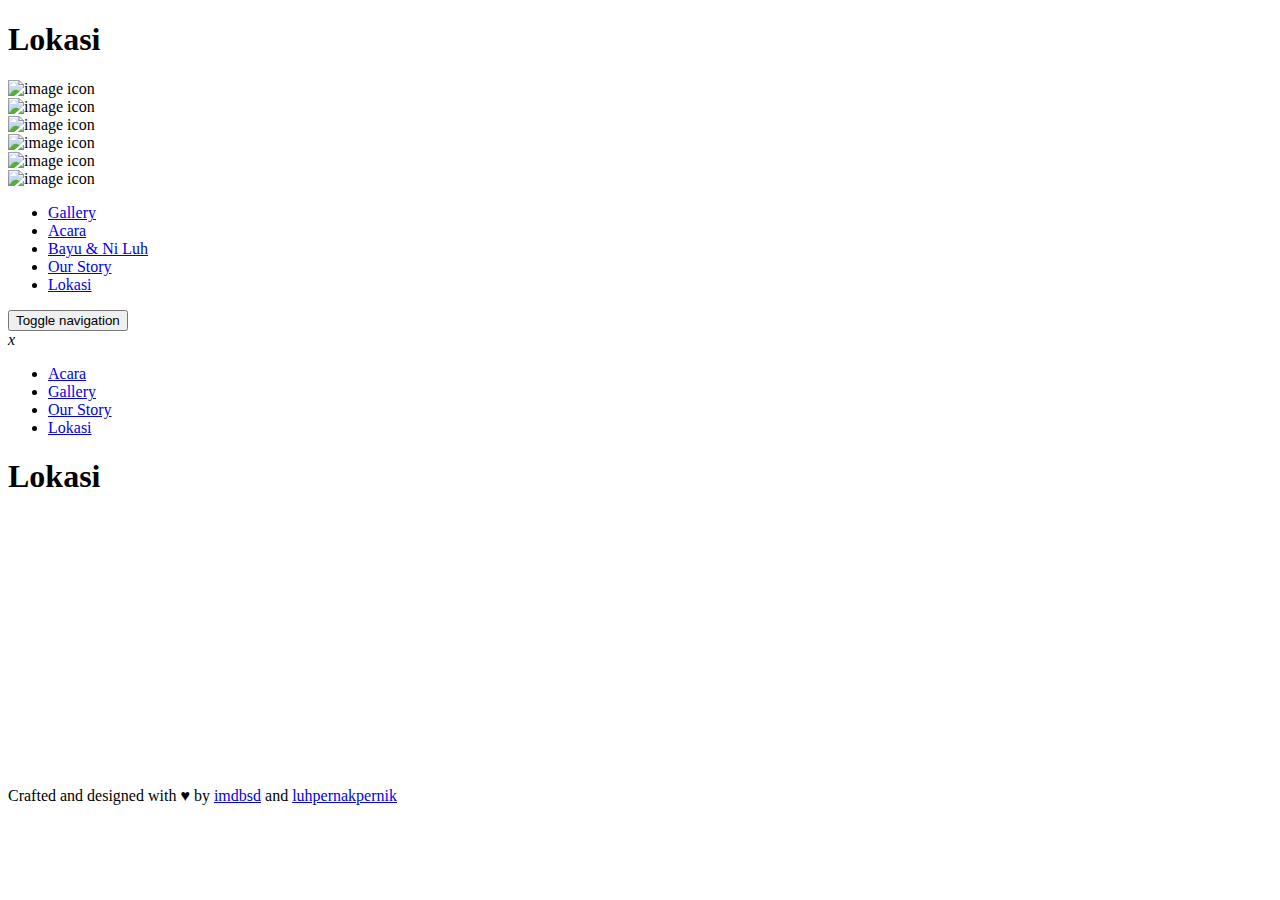
==== acara/index.html @ 332a7785 "add our story and update mepandes image" ====
<!DOCTYPE html>
<html lang="en">
<head>
    <meta charset="UTF-8">
    <meta name="viewport" content="width=device-width, initial-scale=1.0">
    <meta http-equiv="X-UA-Compatible" content="ie=edge">
    <link rel="stylesheet" href="http://localhost/pawiwahanbayuniluh/assets/vendor/bootstrap/css/bootstrap.min.css">
    <link rel="stylesheet" href="http://localhost/pawiwahanbayuniluh/assets/vendor/slick/slick/slick.css">
    <link rel="stylesheet" href="http://localhost/pawiwahanbayuniluh/assets/css/main.css?ver=0.0.25">
    <link rel="stylesheet" href="http://localhost/pawiwahanbayuniluh/assets/css/main.responsive.css?ver=0.0.25">
    <script src="http://localhost/pawiwahanbayuniluh/assets/vendor/jquery/jquery-3.3.1.min.js"></script>    
    <script src="http://localhost/pawiwahanbayuniluh/assets/vendor/slick/slick/slick.min.js"></script>
    <script src="http://localhost/pawiwahanbayuniluh/assets/js/main.js?ver=0.0.25"></script>
    <script src="http://localhost/pawiwahanbayuniluh/assets/vendor/bootstrap/js/bootstrap.min.js"></script>
    <title>Pawiwahan Bayu & Ni Luh - Acara</title>
</head>
<body>
    <section class="slider__main-wrapper">
        <h1 class="slider__main-title">Lokasi</h1>
        <div class="slider__slider-rail">
            <div class="animated-background">
                <img class="loader" src="http://localhost/pawiwahanbayuniluh/assets/images/picture.png" alt="image icon"/>
                <div class="slider__content-image half" style="background-image: url(http://localhost/pawiwahanbayuniluh/assets/images/slideshow/1.jpg);"></div>
            </div>            
            <div class="animated-background">
                <img class="loader" src="http://localhost/pawiwahanbayuniluh/assets/images/picture.png" alt="image icon"/>
                <div class="slider__content-image half" style="background-image: url(http://localhost/pawiwahanbayuniluh/assets/images/slideshow/2.jpg);"></div>
            </div>
            <div class="animated-background">
                <img class="loader" src="http://localhost/pawiwahanbayuniluh/assets/images/picture.png" alt="image icon"/>
                <div class="slider__content-image half" style="background-image: url(http://localhost/pawiwahanbayuniluh/assets/images/slideshow/3.jpg);"></div>
            </div>
            <div class="animated-background">
                <img class="loader" src="http://localhost/pawiwahanbayuniluh/assets/images/picture.png" alt="image icon"/>
                <div class="slider__content-image half" style="background-image: url(http://localhost/pawiwahanbayuniluh/assets/images/slideshow/4.jpg);"></div>
            </div>
            <div class="animated-background">
                <img class="loader" src="http://localhost/pawiwahanbayuniluh/assets/images/picture.png" alt="image icon"/>
                <div class="slider__content-image half" style="background-image: url(http://localhost/pawiwahanbayuniluh/assets/images/slideshow/5.jpg);"></div>
            </div>
            <div class="animated-background">
                <img class="loader" src="http://localhost/pawiwahanbayuniluh/assets/images/picture.png" alt="image icon"/>
                <div class="slider__content-image half" style="background-image: url(http://localhost/pawiwahanbayuniluh/assets/images/slideshow/6.jpg);"></div>
            </div>
        </div>
        <nav class="navbar navbar__navbar-maron" id="main-navbar">
            <div class="container-fluid">
                <ul class="navbar__menu-wrapper">
                    <li>
                        <a href="http://localhost/pawiwahanbayuniluh/gallery">Gallery</a></li>    
                    <li>
                        <a href="http://localhost/pawiwahanbayuniluh/#acara">Acara</a></li>
                    <li class="navbar__main-title">
                        <a href="http://localhost/pawiwahanbayuniluh/">Bayu & Ni Luh</a>
                    </li>
                    <li>
                        <a href="#">Our Story</a></li>                    
                    <li>
                        <a href="http://localhost/pawiwahanbayuniluh/lokasi/">Lokasi</a></li>
                </ul>
                <button type="button" class="navbar-toggle collapsed" data-toggle="collapse" data-target="#bs-example-navbar-collapse-1" aria-expanded="false">
                    <span class="sr-only">Toggle navigation</span>
                    <span class="icon-bar"></span>
                    <span class="icon-bar"></span>
                    <span class="icon-bar"></span>
                </button>
            </div>       
            <div class="navbar__mobile-menu-wrapper" id="mobile-menu">
                <i class="navbar__close-toggler" id="menu-close">x</i>
                <ul class="navbar__mobile-menu">
                    <li>
                        <a class="acara-link" href="http://localhost/pawiwahanbayuniluh/#acara">Acara</a></li>                    
                    <li>
                        <a href="http://localhost/pawiwahanbayuniluh/gallery">Gallery</a></li>
                    <li>
                        <a href="#">Our Story</a></li>                    
                    <li>
                        <a href="http://localhost/pawiwahanbayuniluh/lokasi/">Lokasi</a></li>
                </ul>
            </div>     
        </nav>
    </section>        
    <section class="container">    
            <h1 class="main__title title-margin">Lokasi</h1>                        
            <iframe
                width="100%"
                height="250"
                frameBorder="0"
                src="https://www.google.com/maps/embed/v1/place?key=AIzaSyAnap0F47kZ6eiubEJMexKW4NP2OieEnZE&q=jalan+pintas+siligita+no+27"
                allowFullScreen
            >
            </iframe>
    </section>
    <section class="footer__main-wrapper">
        <div class="container">
            <div class="row">
                <p class="copyright">Crafted and designed with <span>♥</span> by <a href="https://github.com/imdbsd/" target="_blank">imdbsd</a> and <a href="https://www.instagram.com/luhpernakpernik/" target="_blank">luhpernakpernik</a></p>
            </div>
        </div>
    </section>
    <!-- Global site tag (gtag.js) - Google Analytics -->
    <script async src="https://www.googletagmanager.com/gtag/js?id=UA-123561904-1"></script>
    <script>
        window.dataLayer = window.dataLayer || [];
        function gtag(){dataLayer.push(arguments);}
        gtag('js', new Date());

        gtag('config', 'UA-123561904-1');
    </script>
</body>
</html>
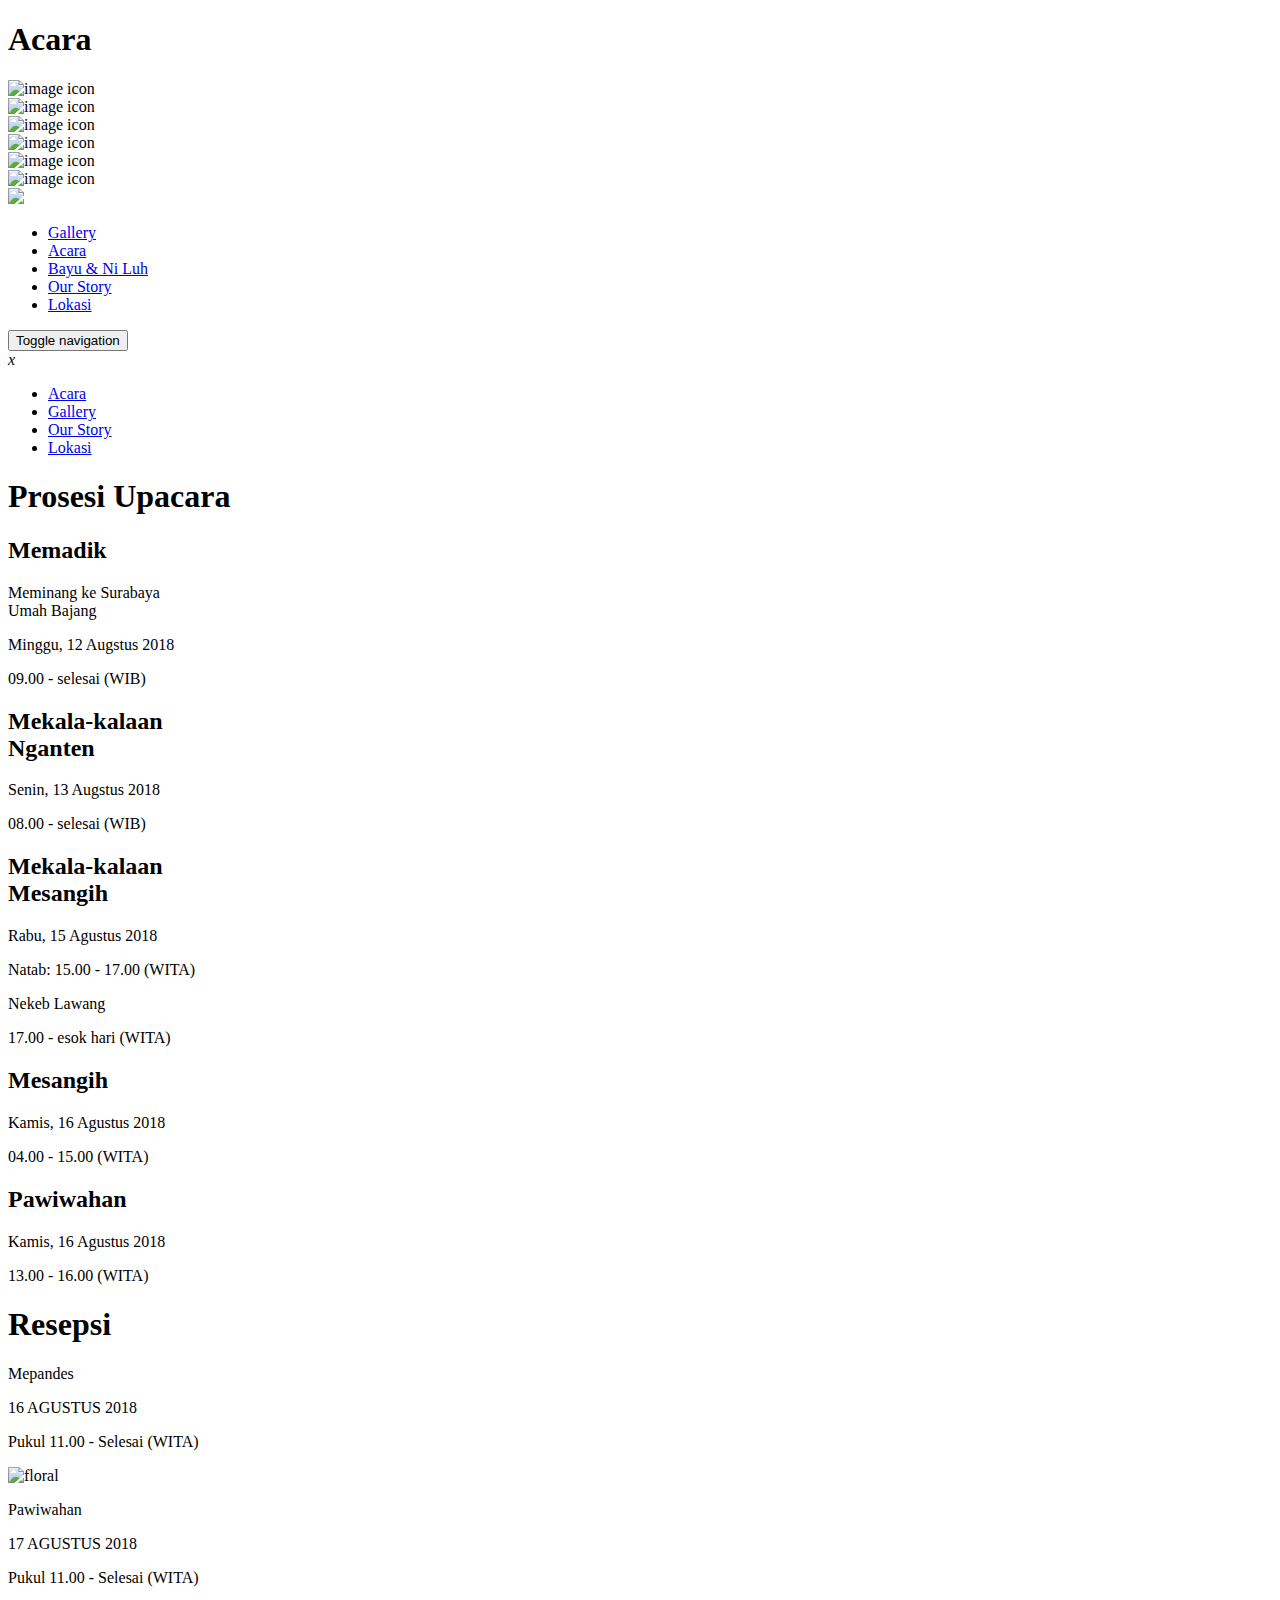
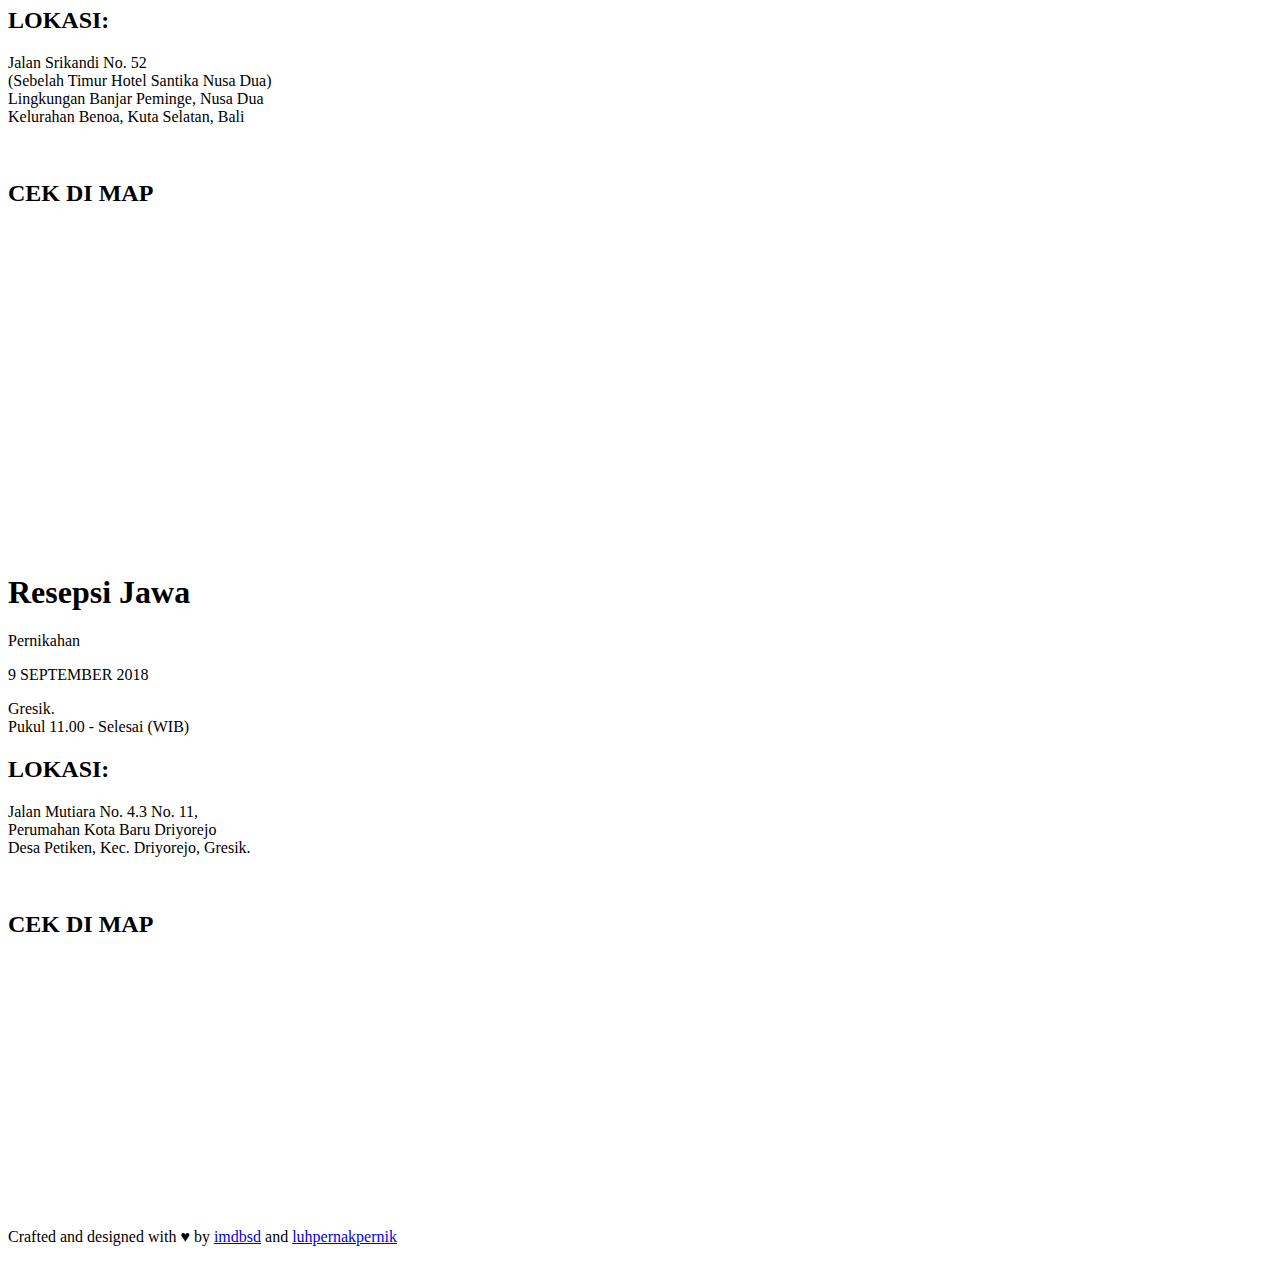
==== commit b39f1465: "polish acara" ====
--- a/acara/index.html
+++ b/acara/index.html
@@ -6,42 +6,47 @@
     <meta http-equiv="X-UA-Compatible" content="ie=edge">
     <link rel="stylesheet" href="http://localhost/pawiwahanbayuniluh/assets/vendor/bootstrap/css/bootstrap.min.css">
     <link rel="stylesheet" href="http://localhost/pawiwahanbayuniluh/assets/vendor/slick/slick/slick.css">
-    <link rel="stylesheet" href="http://localhost/pawiwahanbayuniluh/assets/css/main.css?ver=0.0.25">
-    <link rel="stylesheet" href="http://localhost/pawiwahanbayuniluh/assets/css/main.responsive.css?ver=0.0.25">
+    <link rel="stylesheet" href="http://localhost/pawiwahanbayuniluh/assets/css/main.css?ver=0.0.26">
+    <link rel="stylesheet" href="http://localhost/pawiwahanbayuniluh/assets/css/main.responsive.css?ver=0.0.26">
     <script src="http://localhost/pawiwahanbayuniluh/assets/vendor/jquery/jquery-3.3.1.min.js"></script>    
     <script src="http://localhost/pawiwahanbayuniluh/assets/vendor/slick/slick/slick.min.js"></script>
-    <script src="http://localhost/pawiwahanbayuniluh/assets/js/main.js?ver=0.0.25"></script>
+    <script src="http://localhost/pawiwahanbayuniluh/assets/js/main.js?ver=0.0.26"></script>
     <script src="http://localhost/pawiwahanbayuniluh/assets/vendor/bootstrap/js/bootstrap.min.js"></script>
     <title>Pawiwahan Bayu & Ni Luh - Acara</title>
 </head>
 <body>
     <section class="slider__main-wrapper">
-        <h1 class="slider__main-title">Lokasi</h1>
+        <h1 class="slider__main-title">Acara</h1>
         <div class="slider__slider-rail">
             <div class="animated-background">
                 <img class="loader" src="http://localhost/pawiwahanbayuniluh/assets/images/picture.png" alt="image icon"/>
-                <div class="slider__content-image half" style="background-image: url(http://localhost/pawiwahanbayuniluh/assets/images/slideshow/1.jpg);"></div>
+                <div class="slider__content-image" style="background-image: url(http://localhost/pawiwahanbayuniluh/assets/images/slideshow/1.jpg);"></div>
             </div>            
             <div class="animated-background">
                 <img class="loader" src="http://localhost/pawiwahanbayuniluh/assets/images/picture.png" alt="image icon"/>
-                <div class="slider__content-image half" style="background-image: url(http://localhost/pawiwahanbayuniluh/assets/images/slideshow/2.jpg);"></div>
-            </div>
-            <div class="animated-background">
-                <img class="loader" src="http://localhost/pawiwahanbayuniluh/assets/images/picture.png" alt="image icon"/>
-                <div class="slider__content-image half" style="background-image: url(http://localhost/pawiwahanbayuniluh/assets/images/slideshow/3.jpg);"></div>
-            </div>
-            <div class="animated-background">
-                <img class="loader" src="http://localhost/pawiwahanbayuniluh/assets/images/picture.png" alt="image icon"/>
-                <div class="slider__content-image half" style="background-image: url(http://localhost/pawiwahanbayuniluh/assets/images/slideshow/4.jpg);"></div>
-            </div>
-            <div class="animated-background">
-                <img class="loader" src="http://localhost/pawiwahanbayuniluh/assets/images/picture.png" alt="image icon"/>
-                <div class="slider__content-image half" style="background-image: url(http://localhost/pawiwahanbayuniluh/assets/images/slideshow/5.jpg);"></div>
-            </div>
-            <div class="animated-background">
-                <img class="loader" src="http://localhost/pawiwahanbayuniluh/assets/images/picture.png" alt="image icon"/>
-                <div class="slider__content-image half" style="background-image: url(http://localhost/pawiwahanbayuniluh/assets/images/slideshow/6.jpg);"></div>
-            </div>
+                <div class="slider__content-image" style="background-image: url(http://localhost/pawiwahanbayuniluh/assets/images/slideshow/2.jpg);"></div>
+            </div>
+            <div class="animated-background">
+                <img class="loader" src="http://localhost/pawiwahanbayuniluh/assets/images/picture.png" alt="image icon"/>
+                <div class="slider__content-image" style="background-image: url(http://localhost/pawiwahanbayuniluh/assets/images/slideshow/3.jpg);"></div>
+            </div>
+            <div class="animated-background">
+                <img class="loader" src="http://localhost/pawiwahanbayuniluh/assets/images/picture.png" alt="image icon"/>
+                <div class="slider__content-image" style="background-image: url(http://localhost/pawiwahanbayuniluh/assets/images/slideshow/4.jpg);"></div>
+            </div>
+            <div class="animated-background">
+                <img class="loader" src="http://localhost/pawiwahanbayuniluh/assets/images/picture.png" alt="image icon"/>
+                <div class="slider__content-image" style="background-image: url(http://localhost/pawiwahanbayuniluh/assets/images/slideshow/5.jpg);"></div>
+            </div>
+            <div class="animated-background">
+                <img class="loader" src="http://localhost/pawiwahanbayuniluh/assets/images/picture.png" alt="image icon"/>
+                <div class="slider__content-image" style="background-image: url(http://localhost/pawiwahanbayuniluh/assets/images/slideshow/6.jpg);"></div>
+            </div>
+        </div>
+        <div class="slider__slide-down-wrapper">
+            <i class="slider__slide-down-arrow">
+                <img src="http://localhost/pawiwahanbayuniluh/assets/images/down-arrow.png"/>
+            </i>
         </div>
         <nav class="navbar navbar__navbar-maron" id="main-navbar">
             <div class="container-fluid">
@@ -49,12 +54,12 @@
                     <li>
                         <a href="http://localhost/pawiwahanbayuniluh/gallery">Gallery</a></li>    
                     <li>
-                        <a href="http://localhost/pawiwahanbayuniluh/#acara">Acara</a></li>
+                        <a href="http://localhost/pawiwahanbayuniluh/acara">Acara</a></li>
                     <li class="navbar__main-title">
                         <a href="http://localhost/pawiwahanbayuniluh/">Bayu & Ni Luh</a>
                     </li>
                     <li>
-                        <a href="#">Our Story</a></li>                    
+                        <a href="http://localhost/pawiwahanbayuniluh/our-story/">Our Story</a></li>                    
                     <li>
                         <a href="http://localhost/pawiwahanbayuniluh/lokasi/">Lokasi</a></li>
                 </ul>
@@ -69,11 +74,11 @@
                 <i class="navbar__close-toggler" id="menu-close">x</i>
                 <ul class="navbar__mobile-menu">
                     <li>
-                        <a class="acara-link" href="http://localhost/pawiwahanbayuniluh/#acara">Acara</a></li>                    
+                        <a class="acara-link" href="http://localhost/pawiwahanbayuniluh/acara">Acara</a></li>                    
                     <li>
                         <a href="http://localhost/pawiwahanbayuniluh/gallery">Gallery</a></li>
                     <li>
-                        <a href="#">Our Story</a></li>                    
+                        <a href="http://localhost/pawiwahanbayuniluh/our-story/">Our Story</a></li>                    
                     <li>
                         <a href="http://localhost/pawiwahanbayuniluh/lokasi/">Lokasi</a></li>
                 </ul>
@@ -81,16 +86,179 @@
         </nav>
     </section>        
     <section class="container">    
-            <h1 class="main__title title-margin">Lokasi</h1>                        
-            <iframe
-                width="100%"
-                height="250"
-                frameBorder="0"
-                src="https://www.google.com/maps/embed/v1/place?key=AIzaSyAnap0F47kZ6eiubEJMexKW4NP2OieEnZE&q=jalan+pintas+siligita+no+27"
-                allowFullScreen
-            >
-            </iframe>
-    </section>
+        <h1 class="main__title title-margin">Prosesi Upacara</h1>                        
+        <div class="timeline">                
+            <div class="container__timeline left">
+                <div class="content">
+                    <div class="row">
+                        <div class="col-md-6">
+                            <div class="timeline__prosesi-image-wrapper">
+                                <div class="timeline__prosesi-image" style="background-image: url(http://localhost/pawiwahanbayuniluh/assets/images/acara/Ngidih.JPG)"></div>
+                            </div>
+                        </div>
+                        <div class="col-md-6">
+                            <h2 class="timeline__header">Memadik</h2>
+                            <p>Meminang ke Surabaya <br/> Umah Bajang</p>
+                            <p>Minggu, 12 Augstus 2018</p>
+                            <p>09.00 - selesai (WIB)</p>  
+                        </div>                        
+                    </div>                        
+                </div>                    
+            </div>
+            <div class="container__timeline right">
+                <div class="content">
+                    <div class="row">
+                        <div class="col-md-6">
+                            <div class="timeline__prosesi-image-wrapper">
+                                <div class="timeline__prosesi-image" style="background-image: url(http://localhost/pawiwahanbayuniluh/assets/images/acara/mekalakala.jpg)"></div>
+                            </div>
+                        </div>
+                        <div class="col-md-6">
+                            <h2 class="timeline__header">Mekala-kalaan <br /> Nganten</h2>                    
+                            <p>Senin, 13 Augstus 2018</p>
+                            <p>08.00 - selesai (WIB)</p>
+                        </div>                        
+                    </div>                                            
+                </div>
+            </div>
+            <div class="container__timeline left">
+                <div class="content">
+                    <div class="row">
+                        <div class="col-md-6">
+                            <div class="timeline__prosesi-image-wrapper">
+                                <div class="timeline__prosesi-image" style="background-image: url(http://localhost/pawiwahanbayuniluh/assets/images/acara/pintu.jpg)"></div>
+                            </div>
+                        </div>
+                        <div class="col-md-6">
+                            <h2 class="timeline__header">Mekala-kalaan <br /> Mesangih</h2>
+                            <p>Rabu, 15 Agustus 2018</p>
+                            <p>Natab: 15.00 - 17.00 (WITA)</p>
+                            <p>Nekeb Lawang</p>
+                            <p>17.00 - esok hari (WITA)</p>
+                        </div>                        
+                    </div>                                                                
+                </div>
+            </div>
+            <div class="container__timeline right">
+                <div class="content">
+                    <div class="row">
+                        <div class="col-md-6">
+                            <div class="timeline__prosesi-image-wrapper">
+                                <div class="timeline__prosesi-image" style="background-image: url(http://localhost/pawiwahanbayuniluh/assets/images/acara/mepandes.jpg)"></div>
+                            </div>
+                        </div>
+                        <div class="col-md-6">
+                            <h2 class="timeline__header">Mesangih</h2>                    
+                            <p>Kamis, 16 Agustus 2018</p>
+                            <p>04.00 - 15.00 (WITA)</p>
+                        </div>                        
+                    </div>                                                                
+                </div>
+            </div>
+            <div class="container__timeline left">
+                <div class="content">
+                    <div class="row">
+                        <div class="col-md-6">
+                            <div class="timeline__prosesi-image-wrapper">
+                                <div class="timeline__prosesi-image" style="background-image: url(http://localhost/pawiwahanbayuniluh/assets/images/acara/pawiwahana.jpg)"></div>
+                            </div>
+                        </div>
+                        <div class="col-md-6">
+                            <h2 class="timeline__header">Pawiwahan</h2>                    
+                            <p>Kamis, 16 Agustus 2018</p>
+                            <p>13.00 - 16.00 (WITA) </p>
+                        </div>                        
+                    </div>                                                                
+                </div>
+            </div>            
+        </div>
+    </section>
+    <section class="container" id="acara-resepsi-bali">
+        <div class="row">
+            <h1 class="main__title title-margin">Resepsi</h1>                        
+            <div class="col-lg-4 col-md-4 col-sm-12 col-xs-12">
+                <div class="upacara__upacara-wrapper">                    
+                    <p class="upacara__upacara-name">Mepandes</p>
+                    <p class="upacara__upacara-date">16 AGUSTUS 2018</p>
+                    <p class="upacara__upacara-time upacara__upacara-time--bold">Pukul 11.00 - Selesai (WITA)</p>     
+                </div>
+            </div>
+            <div class="col-lg-4 col-md-4 col-sm-12 col-xs-12">                
+                <div class="upacara__bouquet">
+                    <img src="http://localhost/pawiwahanbayuniluh/assets/images/bouquet-1.png" alt="floral" />
+                </div>                
+            </div>
+            <div class="col-lg-4 col-md-4 col-sm-12 col-xs-12">
+                <div class="upacara__upacara-wrapper">                    
+                    <p class="upacara__upacara-name">Pawiwahan</p>
+                    <p class="upacara__upacara-date">17 AGUSTUS 2018</p>
+                    <p class="upacara__upacara-time upacara__upacara-time--bold">Pukul 11.00 - Selesai (WITA)</p>     
+                </div>
+            </div>
+        </div>        
+        <div class="content__wrapper--center">
+            <h2 class="paragraph--bold paragraph--maroon">LOKASI:</h2>
+            <p class="acara__lokasi">
+                Jalan Srikandi No. 52 <br/> 
+                (Sebelah Timur Hotel Santika Nusa Dua) <br/>
+                Lingkungan Banjar Peminge, Nusa Dua <br/>
+                Kelurahan Benoa, Kuta Selatan, Bali
+            </p>
+        </div>        
+    </section>
+    <br/>
+    <div class="content__wrapper--center">
+        <h2 class="paragraph--bold paragraph--maroon">CEK DI MAP</h2>        
+        <iframe
+            width="100%"
+            height="250"
+            frameBorder="0"
+            src="https://www.google.com/maps/embed/v1/place?key=AIzaSyAnap0F47kZ6eiubEJMexKW4NP2OieEnZE&q=jalan+pintas+siligita+no+27"
+            allowFullScreen 
+        >
+        </iframe>
+    </div>    
+    <br/>
+    <br/>
+    <br/>
+    <br/>
+    <section class="container" id="acara-resepsi-jawa">
+        <div class="row">
+            <h1 class="main__title title-margin">Resepsi Jawa</h1>                        
+            <div class="col-lg-6 col-md-6 col-sm-6 col-xs-12">
+                <div class="upacara__upacara-wrapper">                    
+                    <p class="upacara__upacara-name">Pernikahan</p>
+                    <p class="upacara__upacara-date">9 SEPTEMBER 2018</p>
+                    <p class="upacara__upacara-time upacara__upacara-time--bold">
+                        Gresik. <br/>
+                        Pukul 11.00 - Selesai (WIB)
+                    </p>     
+                </div>
+            </div>            
+            <div class="col-lg-6 col-md-6 col-sm-6 col-xs-12">
+                <div class="content__wrapper--left">
+                    <h2 class="paragraph--bold paragraph--maroon">LOKASI:</h2>
+                    <p class="acara__lokasi">
+                        Jalan Mutiara No. 4.3 No. 11, <br/> 
+                        Perumahan Kota Baru Driyorejo <br/>
+                        Desa Petiken, Kec. Driyorejo, Gresik.
+                    </p>
+                </div>        
+            </div>
+        </div>                
+    </section>
+    <br/>
+    <div class="content__wrapper--center">
+        <h2 class="paragraph--bold paragraph--maroon">CEK DI MAP</h2>        
+        <iframe
+            width="100%"
+            height="250"
+            frameBorder="0"
+            src="https://www.google.com/maps/embed/v1/place?key=AIzaSyAnap0F47kZ6eiubEJMexKW4NP2OieEnZE&q=Jl.+Mutiara+No.4,+Mulung,+Driyorejo,+Kabupaten+Gresik,+Jawa+Timur"
+            allowFullScreen 
+        >
+        </iframe>
+    </div>    
     <section class="footer__main-wrapper">
         <div class="container">
             <div class="row">
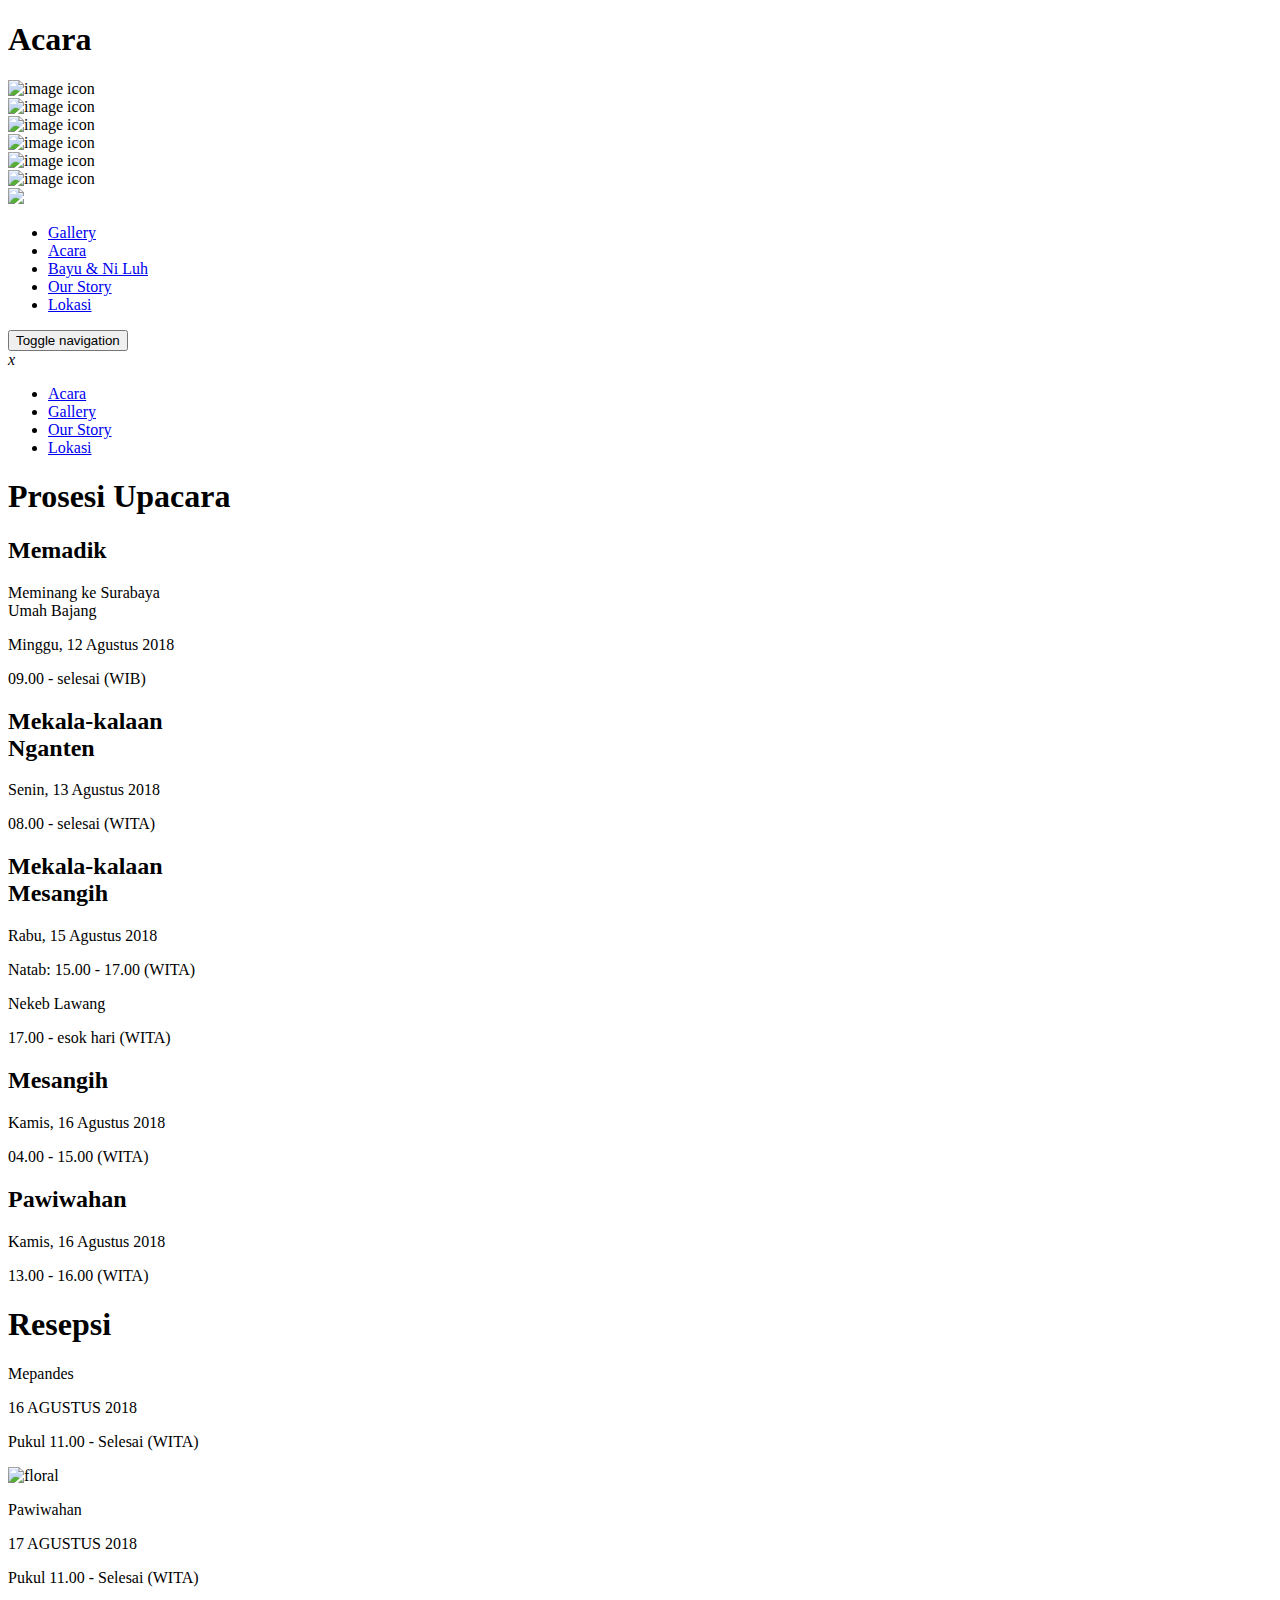
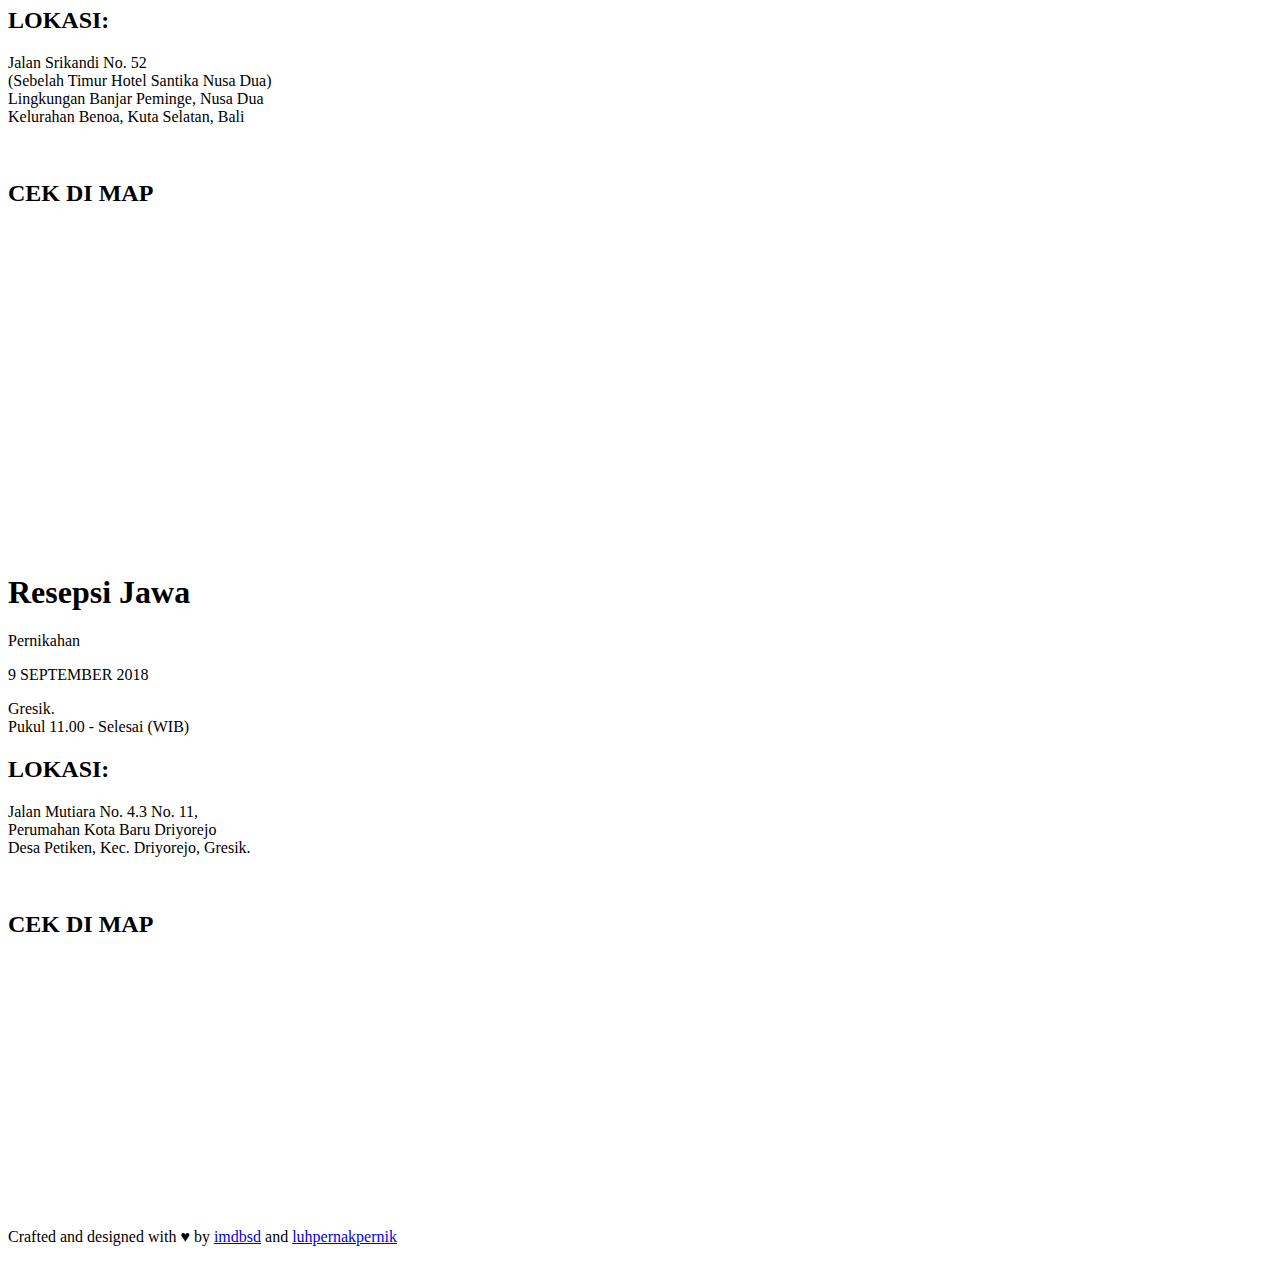
==== commit 49342882: "update typo" ====
--- a/acara/index.html
+++ b/acara/index.html
@@ -6,11 +6,11 @@
     <meta http-equiv="X-UA-Compatible" content="ie=edge">
     <link rel="stylesheet" href="http://localhost/pawiwahanbayuniluh/assets/vendor/bootstrap/css/bootstrap.min.css">
     <link rel="stylesheet" href="http://localhost/pawiwahanbayuniluh/assets/vendor/slick/slick/slick.css">
-    <link rel="stylesheet" href="http://localhost/pawiwahanbayuniluh/assets/css/main.css?ver=0.0.26">
-    <link rel="stylesheet" href="http://localhost/pawiwahanbayuniluh/assets/css/main.responsive.css?ver=0.0.26">
+    <link rel="stylesheet" href="http://localhost/pawiwahanbayuniluh/assets/css/main.css?ver=0.0.27">
+    <link rel="stylesheet" href="http://localhost/pawiwahanbayuniluh/assets/css/main.responsive.css?ver=0.0.27">
     <script src="http://localhost/pawiwahanbayuniluh/assets/vendor/jquery/jquery-3.3.1.min.js"></script>    
     <script src="http://localhost/pawiwahanbayuniluh/assets/vendor/slick/slick/slick.min.js"></script>
-    <script src="http://localhost/pawiwahanbayuniluh/assets/js/main.js?ver=0.0.26"></script>
+    <script src="http://localhost/pawiwahanbayuniluh/assets/js/main.js?ver=0.0.27"></script>
     <script src="http://localhost/pawiwahanbayuniluh/assets/vendor/bootstrap/js/bootstrap.min.js"></script>
     <title>Pawiwahan Bayu & Ni Luh - Acara</title>
 </head>
@@ -99,7 +99,7 @@
                         <div class="col-md-6">
                             <h2 class="timeline__header">Memadik</h2>
                             <p>Meminang ke Surabaya <br/> Umah Bajang</p>
-                            <p>Minggu, 12 Augstus 2018</p>
+                            <p>Minggu, 12 Agustus 2018</p>
                             <p>09.00 - selesai (WIB)</p>  
                         </div>                        
                     </div>                        
@@ -115,8 +115,8 @@
                         </div>
                         <div class="col-md-6">
                             <h2 class="timeline__header">Mekala-kalaan <br /> Nganten</h2>                    
-                            <p>Senin, 13 Augstus 2018</p>
-                            <p>08.00 - selesai (WIB)</p>
+                            <p>Senin, 13 Agustus 2018</p>
+                            <p>08.00 - selesai (WITA)</p>
                         </div>                        
                     </div>                                            
                 </div>
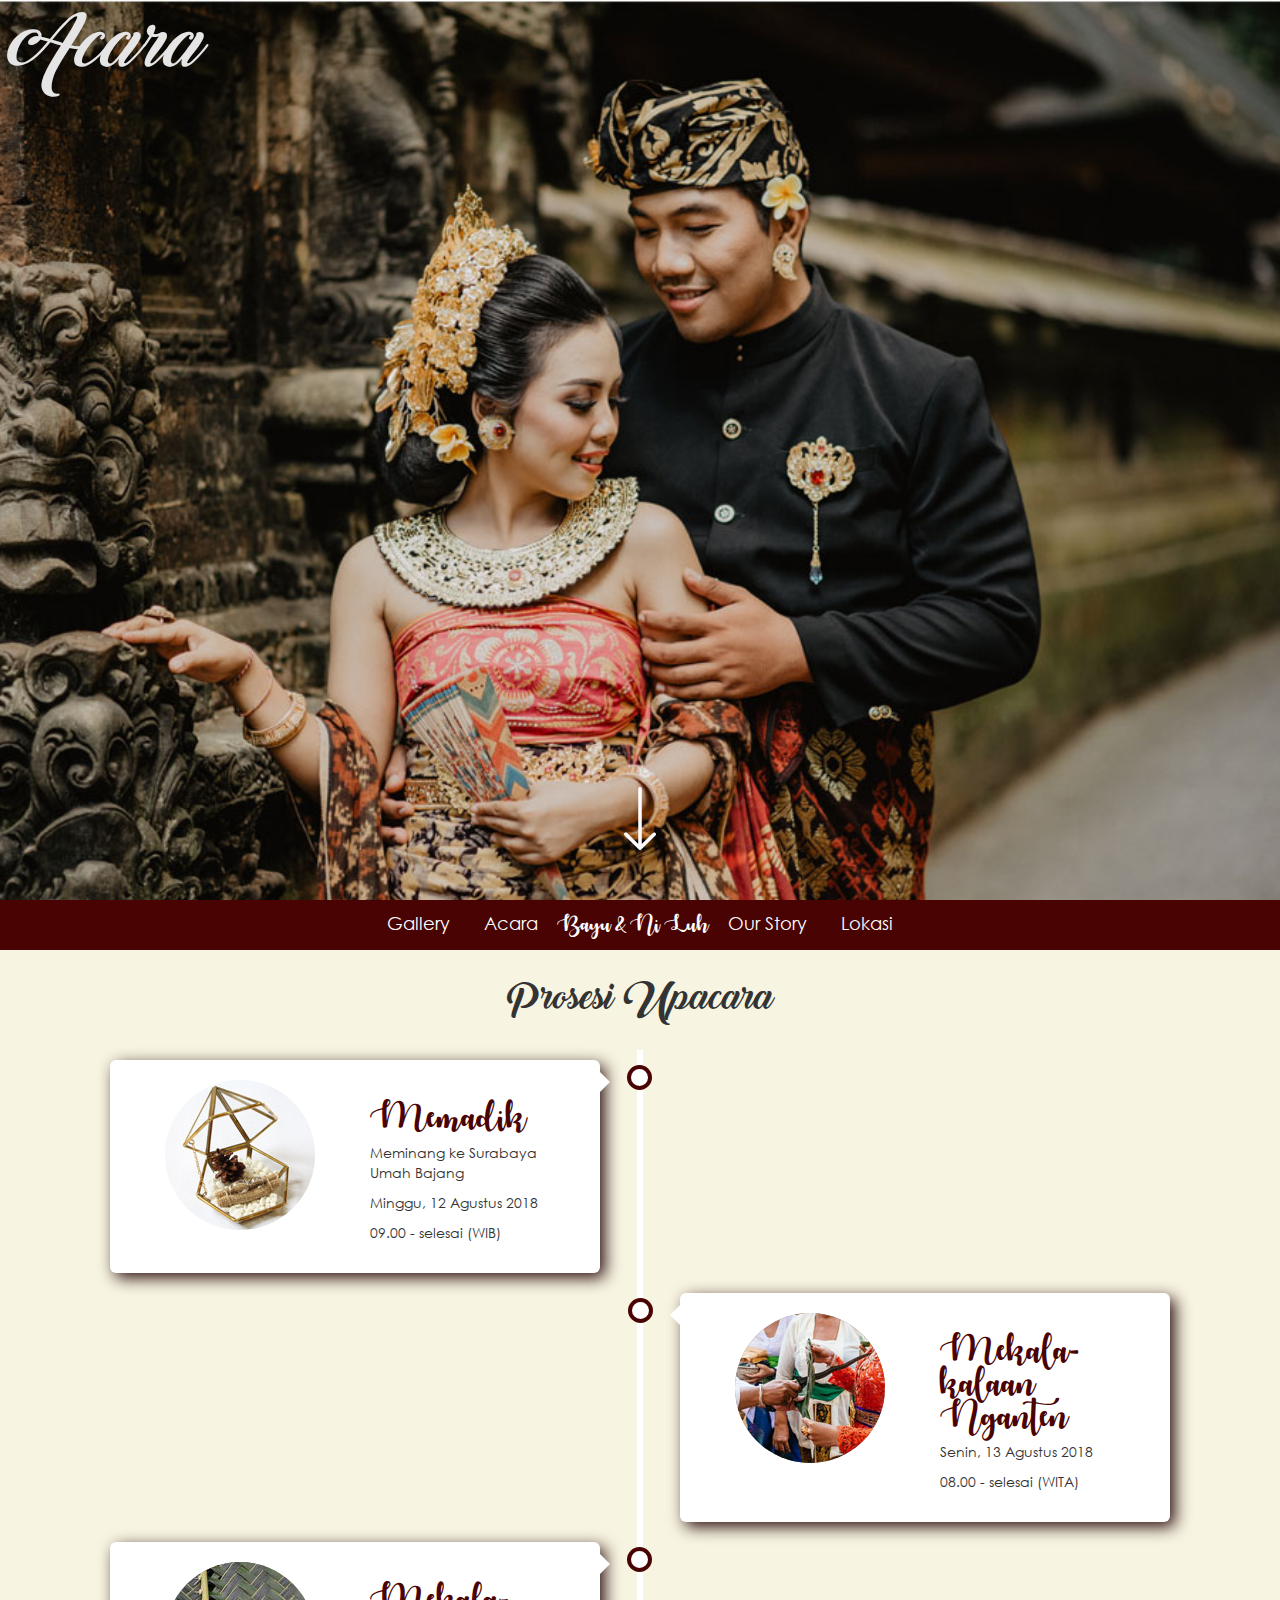
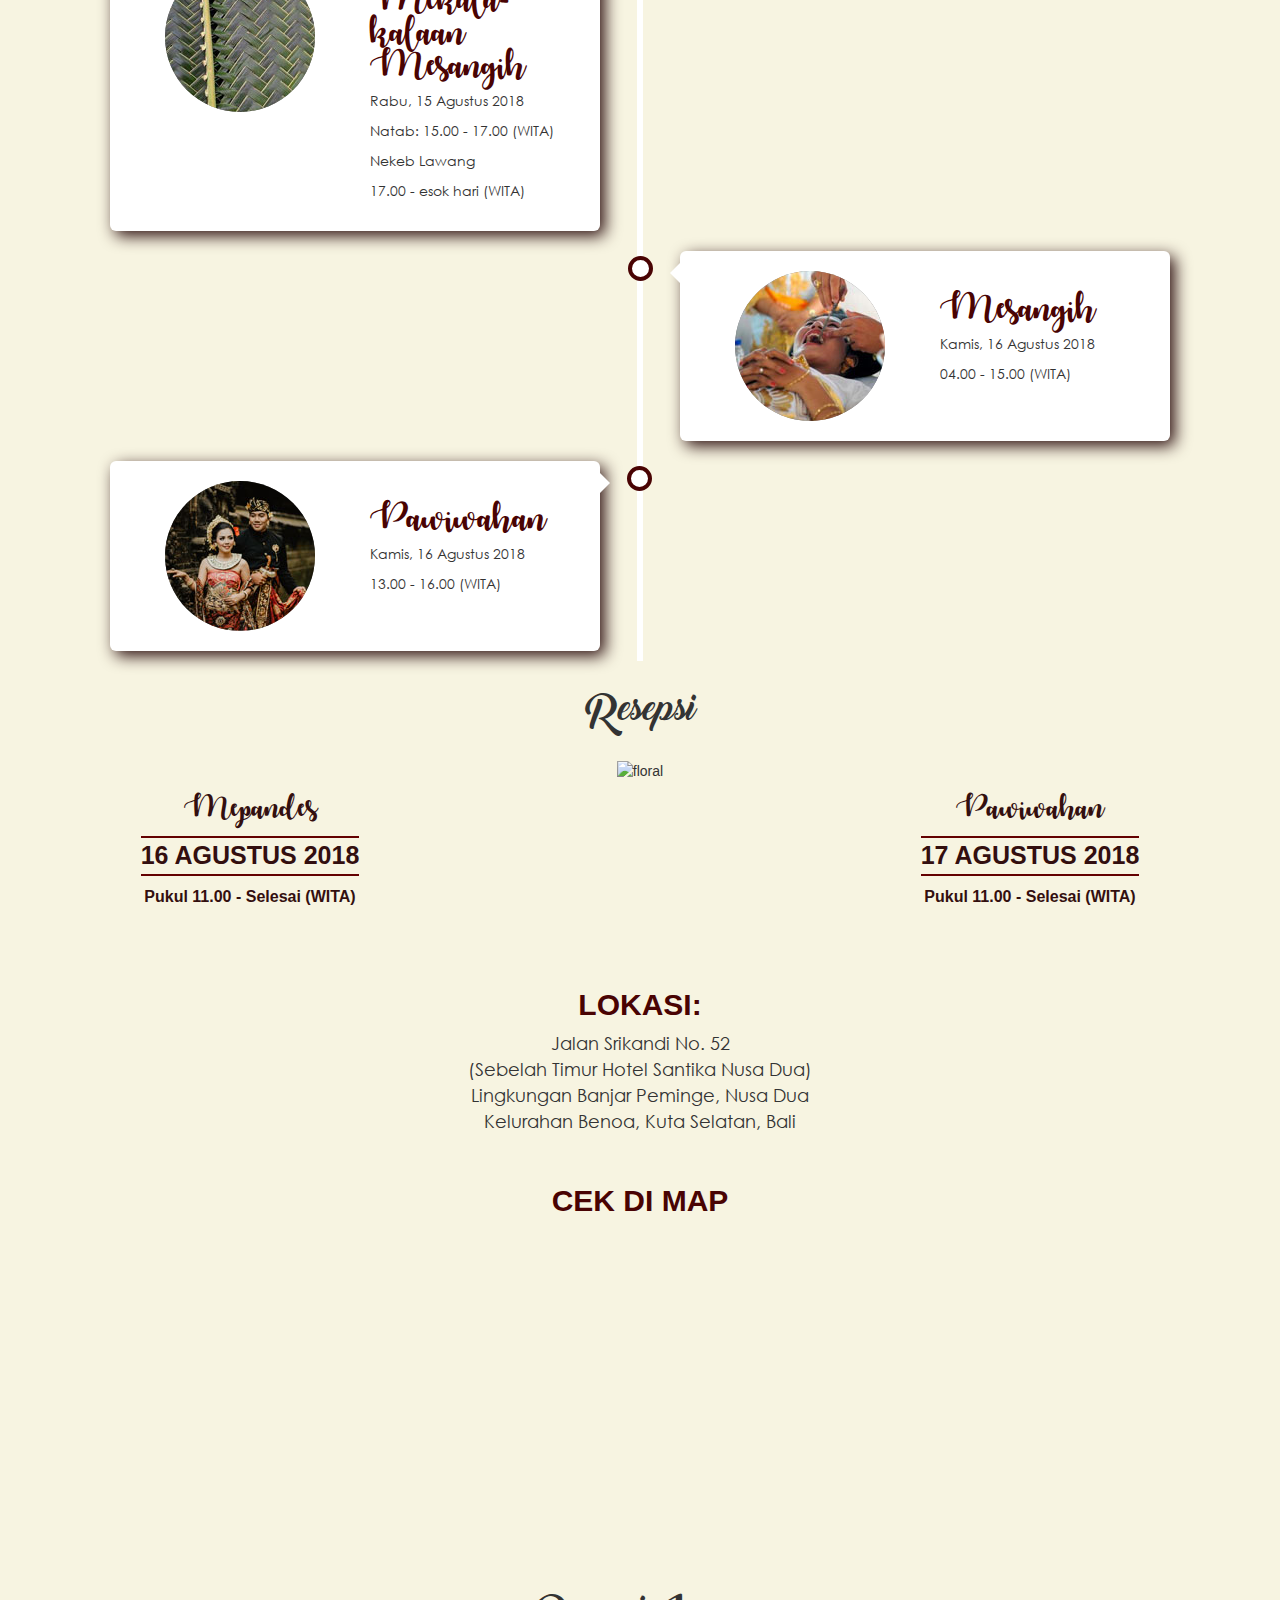
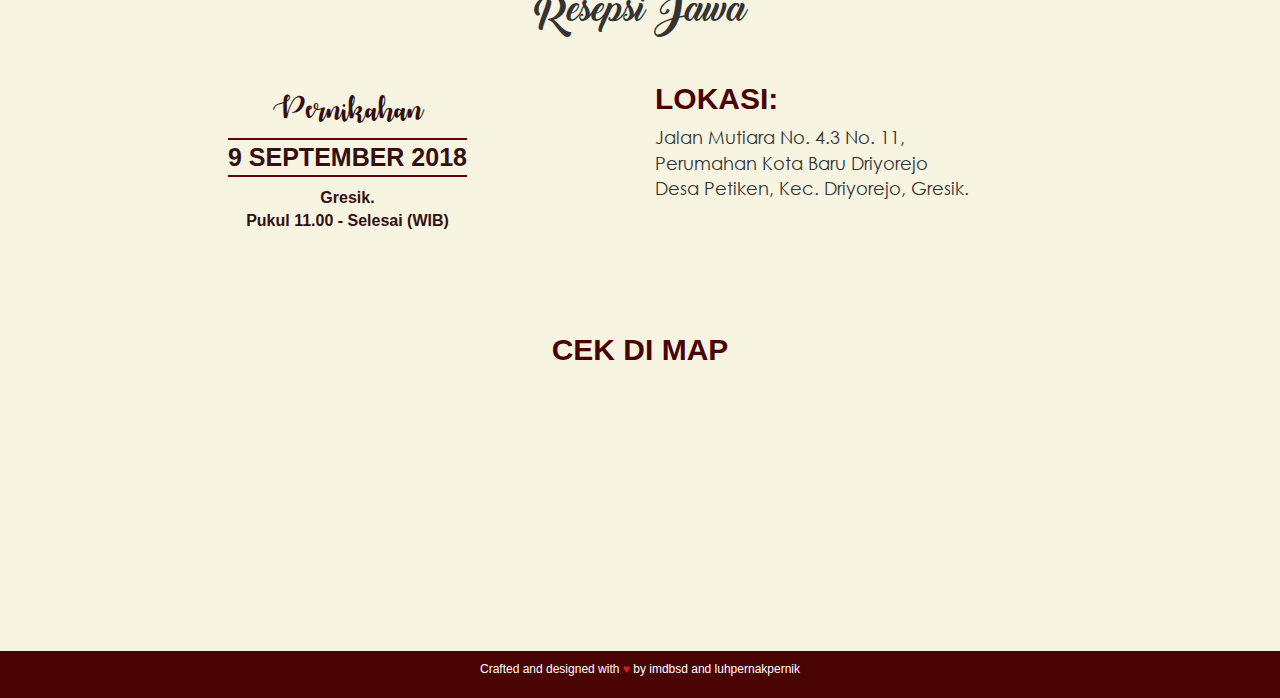
==== commit d588e1df: "Update index.html" ====
--- a/acara/index.html
+++ b/acara/index.html
@@ -4,14 +4,14 @@
     <meta charset="UTF-8">
     <meta name="viewport" content="width=device-width, initial-scale=1.0">
     <meta http-equiv="X-UA-Compatible" content="ie=edge">
-    <link rel="stylesheet" href="http://localhost/pawiwahanbayuniluh/assets/vendor/bootstrap/css/bootstrap.min.css">
-    <link rel="stylesheet" href="http://localhost/pawiwahanbayuniluh/assets/vendor/slick/slick/slick.css">
-    <link rel="stylesheet" href="http://localhost/pawiwahanbayuniluh/assets/css/main.css?ver=0.0.27">
-    <link rel="stylesheet" href="http://localhost/pawiwahanbayuniluh/assets/css/main.responsive.css?ver=0.0.27">
-    <script src="http://localhost/pawiwahanbayuniluh/assets/vendor/jquery/jquery-3.3.1.min.js"></script>    
-    <script src="http://localhost/pawiwahanbayuniluh/assets/vendor/slick/slick/slick.min.js"></script>
-    <script src="http://localhost/pawiwahanbayuniluh/assets/js/main.js?ver=0.0.27"></script>
-    <script src="http://localhost/pawiwahanbayuniluh/assets/vendor/bootstrap/js/bootstrap.min.js"></script>
+    <link rel="stylesheet" href="https://imdbsd.github.io/pawiwahanbayuniluh/assets/vendor/bootstrap/css/bootstrap.min.css">
+    <link rel="stylesheet" href="https://imdbsd.github.io/pawiwahanbayuniluh/assets/vendor/slick/slick/slick.css">
+    <link rel="stylesheet" href="https://imdbsd.github.io/pawiwahanbayuniluh/assets/css/main.css?ver=0.0.27">
+    <link rel="stylesheet" href="https://imdbsd.github.io/pawiwahanbayuniluh/assets/css/main.responsive.css?ver=0.0.27">
+    <script src="https://imdbsd.github.io/pawiwahanbayuniluh/assets/vendor/jquery/jquery-3.3.1.min.js"></script>    
+    <script src="https://imdbsd.github.io/pawiwahanbayuniluh/assets/vendor/slick/slick/slick.min.js"></script>
+    <script src="https://imdbsd.github.io/pawiwahanbayuniluh/assets/js/main.js?ver=0.0.27"></script>
+    <script src="https://imdbsd.github.io/pawiwahanbayuniluh/assets/vendor/bootstrap/js/bootstrap.min.js"></script>
     <title>Pawiwahan Bayu & Ni Luh - Acara</title>
 </head>
 <body>
@@ -19,49 +19,49 @@
         <h1 class="slider__main-title">Acara</h1>
         <div class="slider__slider-rail">
             <div class="animated-background">
-                <img class="loader" src="http://localhost/pawiwahanbayuniluh/assets/images/picture.png" alt="image icon"/>
-                <div class="slider__content-image" style="background-image: url(http://localhost/pawiwahanbayuniluh/assets/images/slideshow/1.jpg);"></div>
+                <img class="loader" src="https://imdbsd.github.io/pawiwahanbayuniluh/assets/images/picture.png" alt="image icon"/>
+                <div class="slider__content-image" style="background-image: url(https://imdbsd.github.io/pawiwahanbayuniluh/assets/images/slideshow/1.jpg);"></div>
             </div>            
             <div class="animated-background">
-                <img class="loader" src="http://localhost/pawiwahanbayuniluh/assets/images/picture.png" alt="image icon"/>
-                <div class="slider__content-image" style="background-image: url(http://localhost/pawiwahanbayuniluh/assets/images/slideshow/2.jpg);"></div>
-            </div>
-            <div class="animated-background">
-                <img class="loader" src="http://localhost/pawiwahanbayuniluh/assets/images/picture.png" alt="image icon"/>
-                <div class="slider__content-image" style="background-image: url(http://localhost/pawiwahanbayuniluh/assets/images/slideshow/3.jpg);"></div>
-            </div>
-            <div class="animated-background">
-                <img class="loader" src="http://localhost/pawiwahanbayuniluh/assets/images/picture.png" alt="image icon"/>
-                <div class="slider__content-image" style="background-image: url(http://localhost/pawiwahanbayuniluh/assets/images/slideshow/4.jpg);"></div>
-            </div>
-            <div class="animated-background">
-                <img class="loader" src="http://localhost/pawiwahanbayuniluh/assets/images/picture.png" alt="image icon"/>
-                <div class="slider__content-image" style="background-image: url(http://localhost/pawiwahanbayuniluh/assets/images/slideshow/5.jpg);"></div>
-            </div>
-            <div class="animated-background">
-                <img class="loader" src="http://localhost/pawiwahanbayuniluh/assets/images/picture.png" alt="image icon"/>
-                <div class="slider__content-image" style="background-image: url(http://localhost/pawiwahanbayuniluh/assets/images/slideshow/6.jpg);"></div>
+                <img class="loader" src="https://imdbsd.github.io/pawiwahanbayuniluh/assets/images/picture.png" alt="image icon"/>
+                <div class="slider__content-image" style="background-image: url(https://imdbsd.github.io/pawiwahanbayuniluh/assets/images/slideshow/2.jpg);"></div>
+            </div>
+            <div class="animated-background">
+                <img class="loader" src="https://imdbsd.github.io/pawiwahanbayuniluh/assets/images/picture.png" alt="image icon"/>
+                <div class="slider__content-image" style="background-image: url(https://imdbsd.github.io/pawiwahanbayuniluh/assets/images/slideshow/3.jpg);"></div>
+            </div>
+            <div class="animated-background">
+                <img class="loader" src="https://imdbsd.github.io/pawiwahanbayuniluh/assets/images/picture.png" alt="image icon"/>
+                <div class="slider__content-image" style="background-image: url(https://imdbsd.github.io/pawiwahanbayuniluh/assets/images/slideshow/4.jpg);"></div>
+            </div>
+            <div class="animated-background">
+                <img class="loader" src="https://imdbsd.github.io/pawiwahanbayuniluh/assets/images/picture.png" alt="image icon"/>
+                <div class="slider__content-image" style="background-image: url(https://imdbsd.github.io/pawiwahanbayuniluh/assets/images/slideshow/5.jpg);"></div>
+            </div>
+            <div class="animated-background">
+                <img class="loader" src="https://imdbsd.github.io/pawiwahanbayuniluh/assets/images/picture.png" alt="image icon"/>
+                <div class="slider__content-image" style="background-image: url(https://imdbsd.github.io/pawiwahanbayuniluh/assets/images/slideshow/6.jpg);"></div>
             </div>
         </div>
         <div class="slider__slide-down-wrapper">
             <i class="slider__slide-down-arrow">
-                <img src="http://localhost/pawiwahanbayuniluh/assets/images/down-arrow.png"/>
+                <img src="https://imdbsd.github.io/pawiwahanbayuniluh/assets/images/down-arrow.png"/>
             </i>
         </div>
         <nav class="navbar navbar__navbar-maron" id="main-navbar">
             <div class="container-fluid">
                 <ul class="navbar__menu-wrapper">
                     <li>
-                        <a href="http://localhost/pawiwahanbayuniluh/gallery">Gallery</a></li>    
-                    <li>
-                        <a href="http://localhost/pawiwahanbayuniluh/acara">Acara</a></li>
+                        <a href="https://imdbsd.github.io/pawiwahanbayuniluh/gallery">Gallery</a></li>    
+                    <li>
+                        <a href="https://imdbsd.github.io/pawiwahanbayuniluh/acara">Acara</a></li>
                     <li class="navbar__main-title">
-                        <a href="http://localhost/pawiwahanbayuniluh/">Bayu & Ni Luh</a>
+                        <a href="https://imdbsd.github.io/pawiwahanbayuniluh/">Bayu & Ni Luh</a>
                     </li>
                     <li>
-                        <a href="http://localhost/pawiwahanbayuniluh/our-story/">Our Story</a></li>                    
-                    <li>
-                        <a href="http://localhost/pawiwahanbayuniluh/lokasi/">Lokasi</a></li>
+                        <a href="https://imdbsd.github.io/pawiwahanbayuniluh/our-story/">Our Story</a></li>                    
+                    <li>
+                        <a href="https://imdbsd.github.io/pawiwahanbayuniluh/lokasi/">Lokasi</a></li>
                 </ul>
                 <button type="button" class="navbar-toggle collapsed" data-toggle="collapse" data-target="#bs-example-navbar-collapse-1" aria-expanded="false">
                     <span class="sr-only">Toggle navigation</span>
@@ -74,13 +74,13 @@
                 <i class="navbar__close-toggler" id="menu-close">x</i>
                 <ul class="navbar__mobile-menu">
                     <li>
-                        <a class="acara-link" href="http://localhost/pawiwahanbayuniluh/acara">Acara</a></li>                    
-                    <li>
-                        <a href="http://localhost/pawiwahanbayuniluh/gallery">Gallery</a></li>
-                    <li>
-                        <a href="http://localhost/pawiwahanbayuniluh/our-story/">Our Story</a></li>                    
-                    <li>
-                        <a href="http://localhost/pawiwahanbayuniluh/lokasi/">Lokasi</a></li>
+                        <a class="acara-link" href="https://imdbsd.github.io/pawiwahanbayuniluh/acara">Acara</a></li>                    
+                    <li>
+                        <a href="https://imdbsd.github.io/pawiwahanbayuniluh/gallery">Gallery</a></li>
+                    <li>
+                        <a href="https://imdbsd.github.io/pawiwahanbayuniluh/our-story/">Our Story</a></li>                    
+                    <li>
+                        <a href="https://imdbsd.github.io/pawiwahanbayuniluh/lokasi/">Lokasi</a></li>
                 </ul>
             </div>     
         </nav>
@@ -93,7 +93,7 @@
                     <div class="row">
                         <div class="col-md-6">
                             <div class="timeline__prosesi-image-wrapper">
-                                <div class="timeline__prosesi-image" style="background-image: url(http://localhost/pawiwahanbayuniluh/assets/images/acara/Ngidih.JPG)"></div>
+                                <div class="timeline__prosesi-image" style="background-image: url(https://imdbsd.github.io/pawiwahanbayuniluh/assets/images/acara/Ngidih.JPG)"></div>
                             </div>
                         </div>
                         <div class="col-md-6">
@@ -110,7 +110,7 @@
                     <div class="row">
                         <div class="col-md-6">
                             <div class="timeline__prosesi-image-wrapper">
-                                <div class="timeline__prosesi-image" style="background-image: url(http://localhost/pawiwahanbayuniluh/assets/images/acara/mekalakala.jpg)"></div>
+                                <div class="timeline__prosesi-image" style="background-image: url(https://imdbsd.github.io/pawiwahanbayuniluh/assets/images/acara/mekalakala.jpg)"></div>
                             </div>
                         </div>
                         <div class="col-md-6">
@@ -126,7 +126,7 @@
                     <div class="row">
                         <div class="col-md-6">
                             <div class="timeline__prosesi-image-wrapper">
-                                <div class="timeline__prosesi-image" style="background-image: url(http://localhost/pawiwahanbayuniluh/assets/images/acara/pintu.jpg)"></div>
+                                <div class="timeline__prosesi-image" style="background-image: url(https://imdbsd.github.io/pawiwahanbayuniluh/assets/images/acara/pintu.jpg)"></div>
                             </div>
                         </div>
                         <div class="col-md-6">
@@ -144,7 +144,7 @@
                     <div class="row">
                         <div class="col-md-6">
                             <div class="timeline__prosesi-image-wrapper">
-                                <div class="timeline__prosesi-image" style="background-image: url(http://localhost/pawiwahanbayuniluh/assets/images/acara/mepandes.jpg)"></div>
+                                <div class="timeline__prosesi-image" style="background-image: url(https://imdbsd.github.io/pawiwahanbayuniluh/assets/images/acara/mepandes.jpg)"></div>
                             </div>
                         </div>
                         <div class="col-md-6">
@@ -160,7 +160,7 @@
                     <div class="row">
                         <div class="col-md-6">
                             <div class="timeline__prosesi-image-wrapper">
-                                <div class="timeline__prosesi-image" style="background-image: url(http://localhost/pawiwahanbayuniluh/assets/images/acara/pawiwahana.jpg)"></div>
+                                <div class="timeline__prosesi-image" style="background-image: url(https://imdbsd.github.io/pawiwahanbayuniluh/assets/images/acara/pawiwahana.jpg)"></div>
                             </div>
                         </div>
                         <div class="col-md-6">
@@ -185,7 +185,7 @@
             </div>
             <div class="col-lg-4 col-md-4 col-sm-12 col-xs-12">                
                 <div class="upacara__bouquet">
-                    <img src="http://localhost/pawiwahanbayuniluh/assets/images/bouquet-1.png" alt="floral" />
+                    <img src="https://imdbsd.github.io/pawiwahanbayuniluh/assets/images/bouquet-1.png" alt="floral" />
                 </div>                
             </div>
             <div class="col-lg-4 col-md-4 col-sm-12 col-xs-12">
@@ -276,4 +276,4 @@
         gtag('config', 'UA-123561904-1');
     </script>
 </body>
-</html>+</html>
